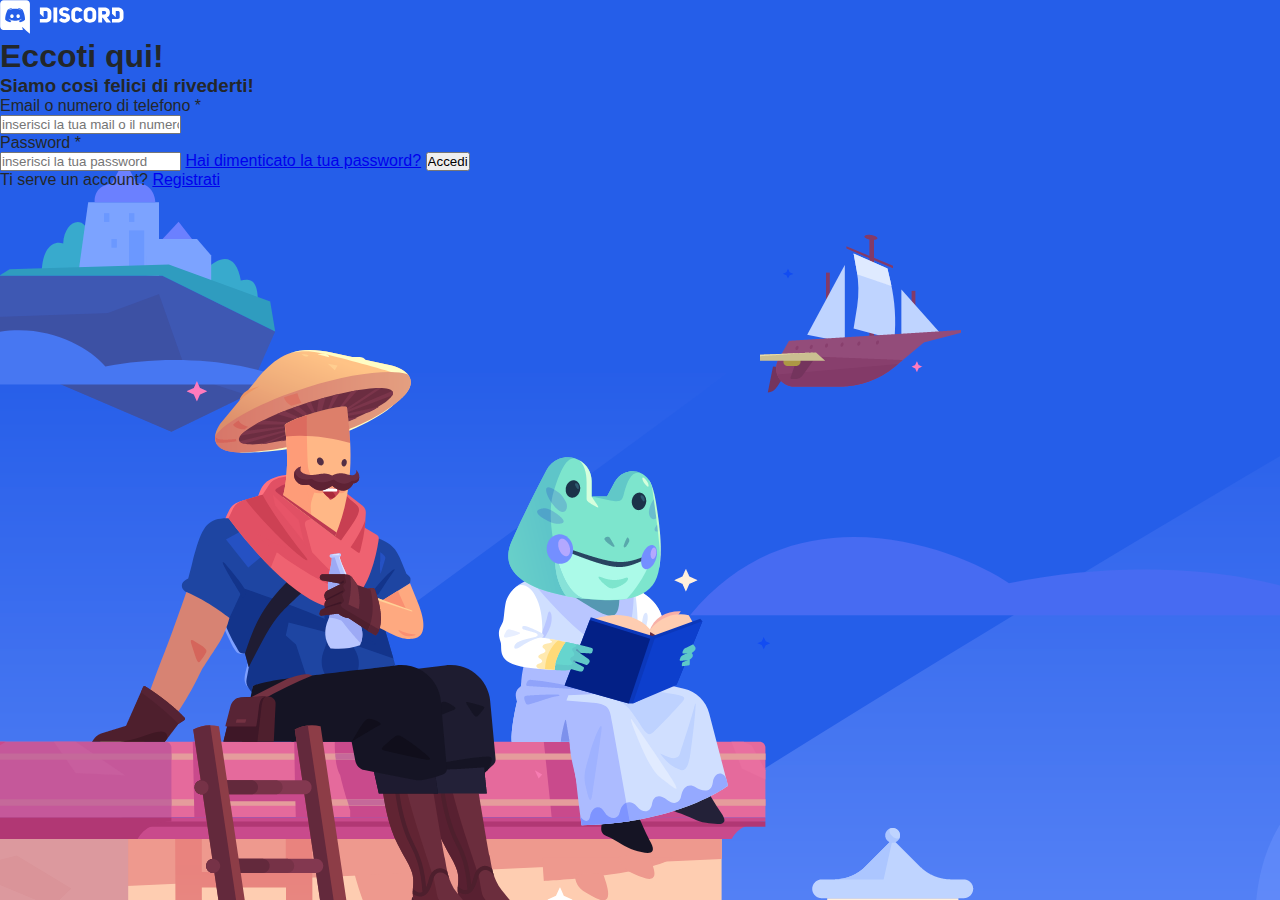
==== accedi.html @ ec3d7e90 "create container left of accedi.html" ====
<!DOCTYPE html>
<html lang="en">
<head>
    <meta charset="UTF-8">
    <meta name="viewport" content="width=device-width, initial-scale=1.0">
    <link rel="stylesheet" href="https://cdnjs.cloudflare.com/ajax/libs/font-awesome/6.6.0/css/all.min.css" integrity="sha512-Kc323vGBEqzTmouAECnVceyQqyqdsSiqLQISBL29aUW4U/M7pSPA/gEUZQqv1cwx4OnYxTxve5UMg5GT6L4JJg==" crossorigin="anonymous" referrerpolicy="no-referrer"/>
    <link rel="stylesheet" href="css/main.css">
    <title>htmlcss-discord</title>
</head>
<body>
    <img src="/img/logo.svg" alt="logo Discord">

    <div class="container debug">
        <div class="container-left debug">
            <h1>Eccoti qui!</h1>
            <h3>Siamo così felici di rivederti!</h3>
            <div class="container-small">
                <form action="accedi.html">
                    <p>Email o numero di telefono 
                        <span class="asterisk">*</span>
                    </p> 
                    <input type="email" placeholder="inserisci la tua mail o il numero di telefono" required>
                    <p>Password
                        <span class="asterisk">*</span>
                    </p>
                    <input type="password" placeholder="inserisci la tua password" required>
                    <a href="#">Hai dimenticato la tua password?</a>
                    <a href="index.html">
                        <input class="submit" type="submit" value="Accedi">
                    </a>
                    <p>Ti serve un account? 
                        <a href="#">
                            <span>Registrati</span>
                        </a>
                    </p>
                </form>  
            </div>  
        </div>
        <div class="container-right debug"></div>
       
    </div>
    
</body>
</html>
---- css/main.css ----
/*generals*/
*{
    margin: 0;
    padding: 0;
    box-sizing: border-box;
}

html{
    scroll-behavior: smooth;
}

body{
    color: var(--dark);
    font-family: Arial, Helvetica, sans-serif;
    background-image: url(../img/jumbo.png);
    
}

:root{
    --blue: #2a5ee8;
    --violet: #748adb;
    --dark: #23272a;
    --gray: #f6f6f6;
}
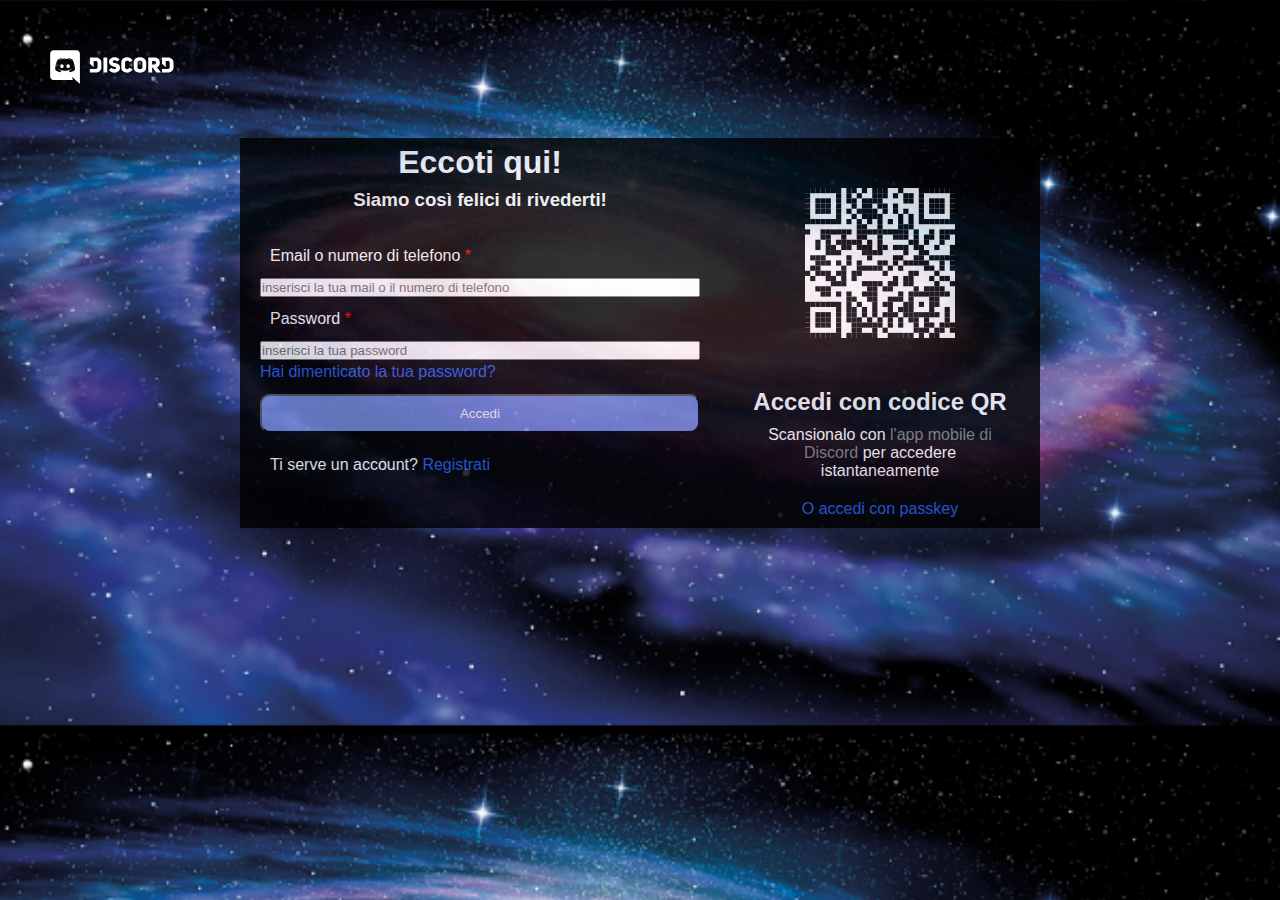
==== commit 9e14d2ea: "create index, style, accedi, main" ====
--- a/accedi.html
+++ b/accedi.html
@@ -8,10 +8,13 @@
     <title>htmlcss-discord</title>
 </head>
 <body>
+    <!--logo della pagina-->
     <img src="/img/logo.svg" alt="logo Discord">
 
-    <div class="container debug">
-        <div class="container-left debug">
+    <!--contenitore principale-->
+    <div class="container">
+        <!--contenitore di sinistra-->
+        <div class="container-left">
             <h1>Eccoti qui!</h1>
             <h3>Siamo così felici di rivederti!</h3>
             <div class="container-small">
@@ -29,14 +32,26 @@
                         <input class="submit" type="submit" value="Accedi">
                     </a>
                     <p>Ti serve un account? 
-                        <a href="#">
+                        <a href="index.html">
                             <span>Registrati</span>
                         </a>
                     </p>
                 </form>  
             </div>  
         </div>
-        <div class="container-right debug"></div>
+
+        <!--contenitore di destra-->
+        <div class="container-right">
+            <img src="/img/qrcode-text.svg" alt="qrcode">
+            <div class="qr-code">
+                <h2>Accedi con codice QR</h2>
+                <p>Scansionalo con <span class="app-discord">l'app mobile di <br> Discord</span> per accedere <br> istantaneamente</p>
+                <a href="#">
+                    <p>O accedi con passkey</p>
+                </a>
+            </div>
+            
+        </div>
        
     </div>
     
--- a/css/main.css
+++ b/css/main.css
@@ -10,9 +10,10 @@
 }
 
 body{
-    color: var(--dark);
+    color: white;
     font-family: Arial, Helvetica, sans-serif;
-    background-image: url(../img/jumbo.png);
+    background-image: url(../img/spazio.png);
+    background-size: cover;
     
 }
 
@@ -21,4 +22,91 @@
     --violet: #748adb;
     --dark: #23272a;
     --gray: #f6f6f6;
-}+}
+
+img{
+    padding: 50px;
+}
+
+/*containers*/
+.container{
+    margin: auto;
+    max-width: 800px;
+    background-color: black;
+    opacity: 0.8;
+    display: flex;
+}
+
+.container-left{
+    width: 60%;
+    display: flex;
+    justify-content: flex-start;
+    flex-direction: column;
+}
+
+.container-right{
+    width: 40%;
+    display: flex;
+    justify-content: flex-start;
+    flex-direction: column;
+    align-items: center
+}
+
+.container-small, form{
+    display: flex;
+    justify-content: flex-start;
+    flex-direction: column;
+    line-height: 1.5;
+    padding: 10px;
+}
+
+/*text*/
+h1, h3{
+    line-height: 1.5;
+    text-align: center;
+}
+
+p{
+    padding: 10px;
+}
+
+.asterisk{
+    color: red;
+}
+
+a{
+    text-decoration: none;
+    color: var(--blue);
+    padding-bottom: 10px;
+}
+
+a:hover{
+    text-decoration: underline;
+}
+
+.submit{
+    background-color: var(--violet);
+    color: white;
+    padding: 10px;
+    border-radius: 10px;
+    width: 100%;
+}
+
+.submit:hover{
+    background-color: var(--blue);
+    cursor: pointer;
+}
+
+.container-right img{
+    max-width: 100%;
+    width: 250px;
+    margin: 0 auto;
+}
+
+.qr-code p{
+    text-align: center;
+}
+
+.app-discord{
+    color: grey;
+}
